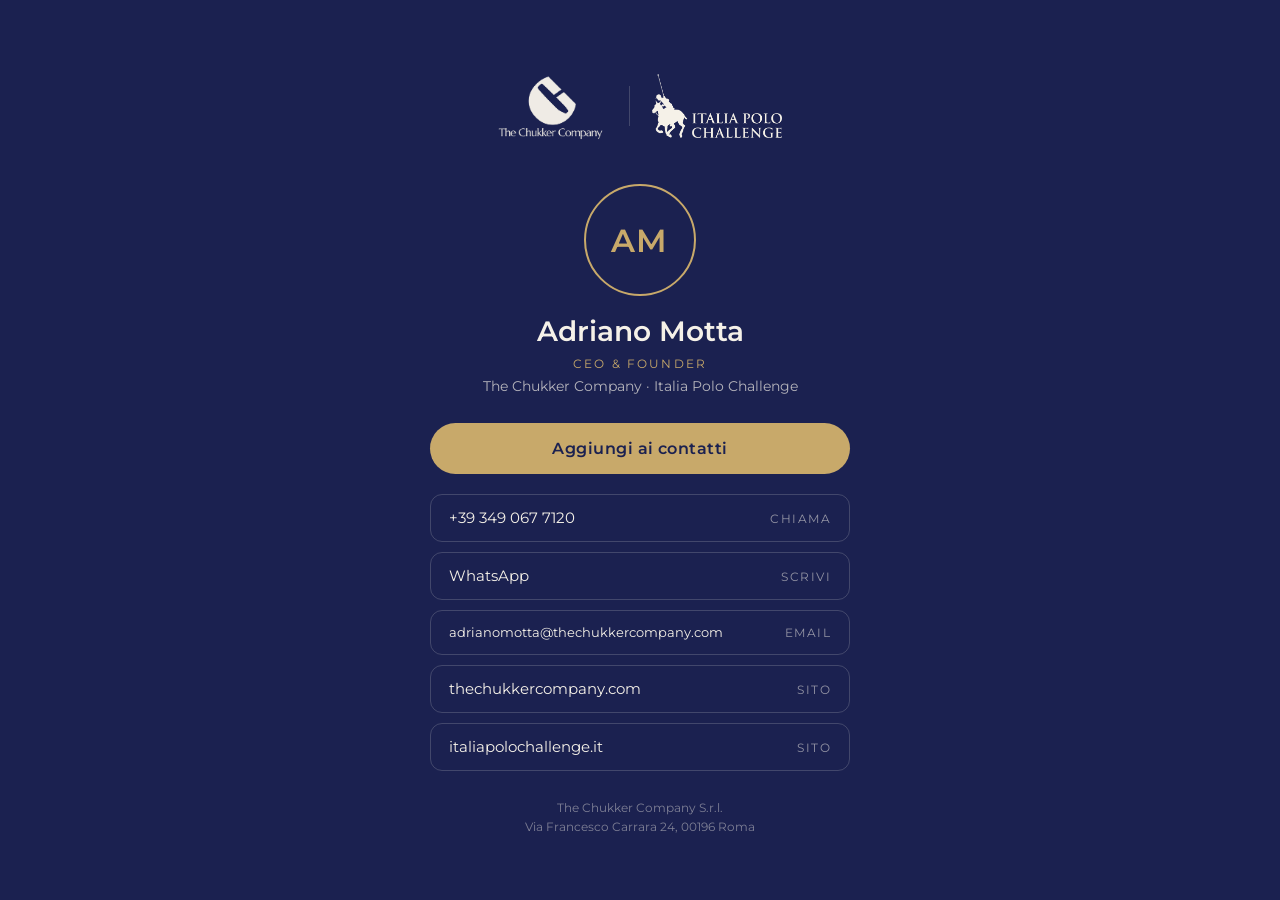
==== card/adriano-motta/index.html @ fd12252f "Aggiunte card digitali Adriano Motta e Patricio Rattagan Co-Authored-By: Claude Opus 5.5 <noreply@an" ====
<!DOCTYPE html>
<html lang="it">
<head>
<meta charset="UTF-8">
<meta name="viewport" content="width=device-width, initial-scale=1">
<title>Adriano Motta – The Chukker Company</title>
<meta name="description" content="Adriano Motta, CEO & Founder – The Chukker Company · Italia Polo Challenge">
<meta name="robots" content="noindex">
<meta name="theme-color" content="#1b2150">
<link rel="preconnect" href="https://fonts.googleapis.com">
<link href="https://fonts.googleapis.com/css2?family=Montserrat:wght@400;600&display=swap" rel="stylesheet">
<link rel="stylesheet" href="../assets/css/card.css">
</head>
<body>
<main class="card">
  <header class="logos">
    <img class="chukker" src="../assets/logo-chukker.png" alt="The Chukker Company">
    <div class="sep"></div>
    <img src="../assets/logo-ipc.png" alt="Italia Polo Challenge">
  </header>
  <!-- Per usare una foto: sostituisci AM con <img src="foto.jpg" alt="Adriano Motta"> -->
  <div class="monogramma">AM</div>
  <h1>Adriano Motta</h1>
  <p class="ruolo">CEO & Founder</p>
  <p class="aziende">The Chukker Company · Italia Polo Challenge</p>

  <a class="btn" href="adriano-motta.vcf" download>Aggiungi ai contatti</a>

  <ul class="contatti">
    <li><a href="tel:+393490677120">+39 349 067 7120<span>Chiama</span></a></li>
    <li><a href="https://wa.me/393490677120">WhatsApp<span>Scrivi</span></a></li>
    <li><a class="mail" href="mailto:adrianomotta@thechukkercompany.com">adrianomotta<wbr>@thechukkercompany.com<span>Email</span></a></li>
    <li><a href="https://thechukkercompany.com">thechukkercompany.com<span>Sito</span></a></li>
    <li><a href="https://italiapolochallenge.it">italiapolochallenge.it<span>Sito</span></a></li>
  </ul>
  <footer>The Chukker Company S.r.l.<br>Via Francesco Carrara 24, 00196 Roma</footer>
</main>
</body>
</html>
---- card/assets/css/card.css ----
:root{--bg:#1b2150;--fg:#f5f1e8;--accent:#c8a96a;--line:rgba(245,241,232,.18)}
*{box-sizing:border-box;margin:0}
body{font-family:'Montserrat',system-ui,sans-serif;background:var(--bg);color:var(--fg);min-height:100vh;display:flex;justify-content:center;align-items:center;padding:32px 20px}
.card{width:100%;max-width:420px;text-align:center}
.logos{display:flex;justify-content:center;align-items:center;gap:22px;margin-bottom:36px}
.logos img{height:64px;max-width:42%;object-fit:contain}
.logos .sep{width:1px;height:40px;background:var(--line)}
.monogramma{width:112px;height:112px;border-radius:50%;margin:0 auto;display:flex;align-items:center;justify-content:center;border:2px solid var(--accent);font-size:2rem;font-weight:600;letter-spacing:.05em;color:var(--accent);overflow:hidden}
.monogramma img{width:100%;height:100%;object-fit:cover}
h1{font-weight:600;font-size:1.75rem;margin-top:18px}
.ruolo{color:var(--accent);text-transform:uppercase;letter-spacing:.18em;font-size:.75rem;margin-top:8px}
.aziende{opacity:.7;font-size:.9rem;margin-top:6px}
.btn{display:block;margin:28px 0 20px;padding:16px;background:var(--accent);color:var(--bg);font-weight:600;text-decoration:none;border-radius:999px;letter-spacing:.03em}
.contatti{list-style:none;padding:0;display:grid;gap:10px}
.contatti a{display:flex;justify-content:space-between;align-items:center;padding:14px 18px;border:1px solid var(--line);border-radius:12px;color:var(--fg);text-decoration:none;font-size:.92rem}
.contatti a span{opacity:.55;font-size:.75rem;text-transform:uppercase;letter-spacing:.12em}
.contatti a:active{background:rgba(200,169,106,.12)}
footer{margin-top:28px;font-size:.72rem;opacity:.45;line-height:1.6}
.contatti a{gap:12px;text-align:left}
.contatti a span{flex-shrink:0}
.contatti a.mail{font-size:.8rem;overflow-wrap:normal}
.logos img.chukker{height:84px}
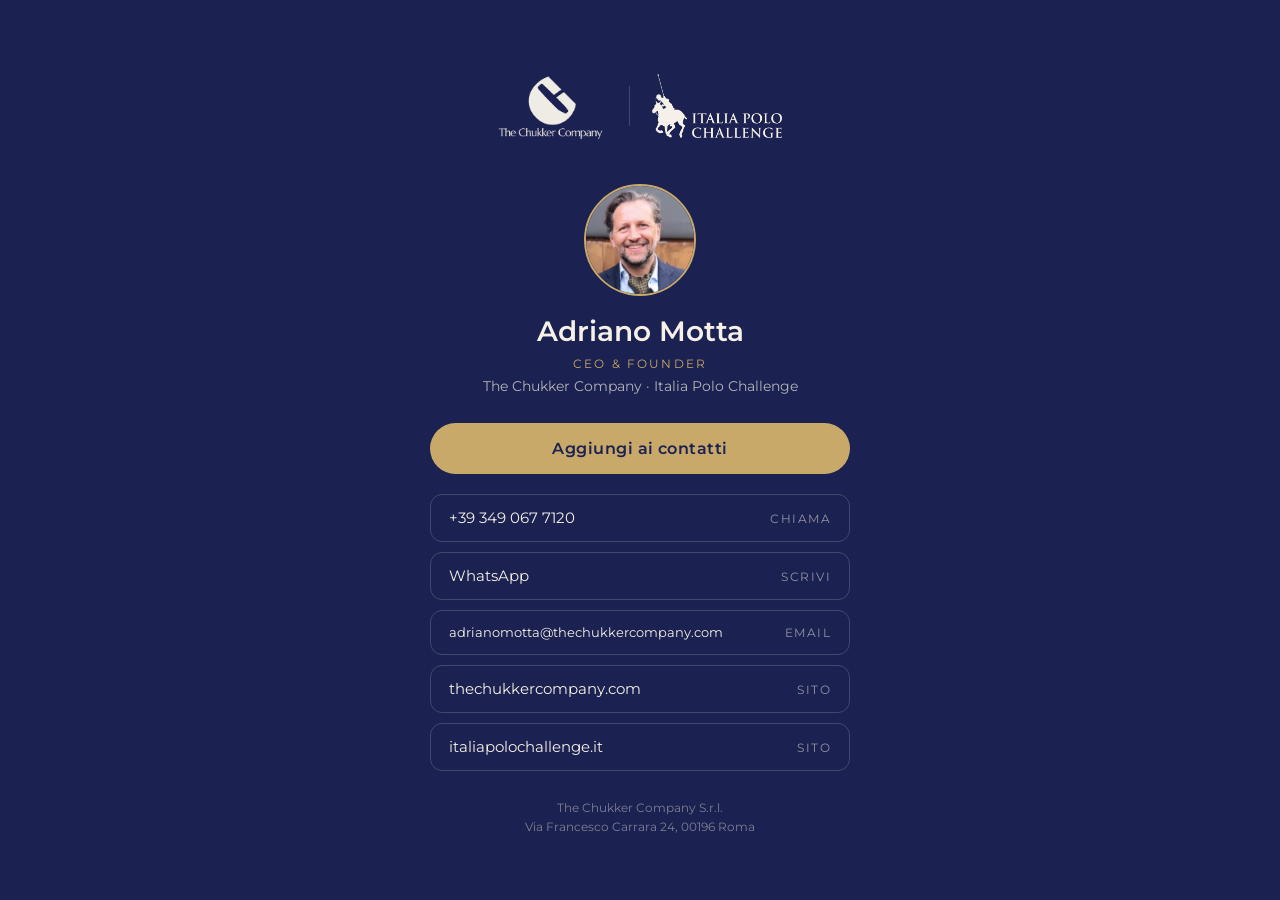
==== commit 1b383a0f: "Card digitali: aggiunte foto di Adriano Motta e Patricio Rattagan Co-Authored-By: Claude Opus 5.5 <n" ====
--- a/card/adriano-motta/index.html
+++ b/card/adriano-motta/index.html
@@ -18,8 +18,7 @@
     <div class="sep"></div>
     <img src="../assets/logo-ipc.png" alt="Italia Polo Challenge">
   </header>
-  <!-- Per usare una foto: sostituisci AM con <img src="foto.jpg" alt="Adriano Motta"> -->
-  <div class="monogramma">AM</div>
+  <div class="monogramma"><img src="foto.jpg" alt="Adriano Motta"></div>
   <h1>Adriano Motta</h1>
   <p class="ruolo">CEO & Founder</p>
   <p class="aziende">The Chukker Company · Italia Polo Challenge</p>
